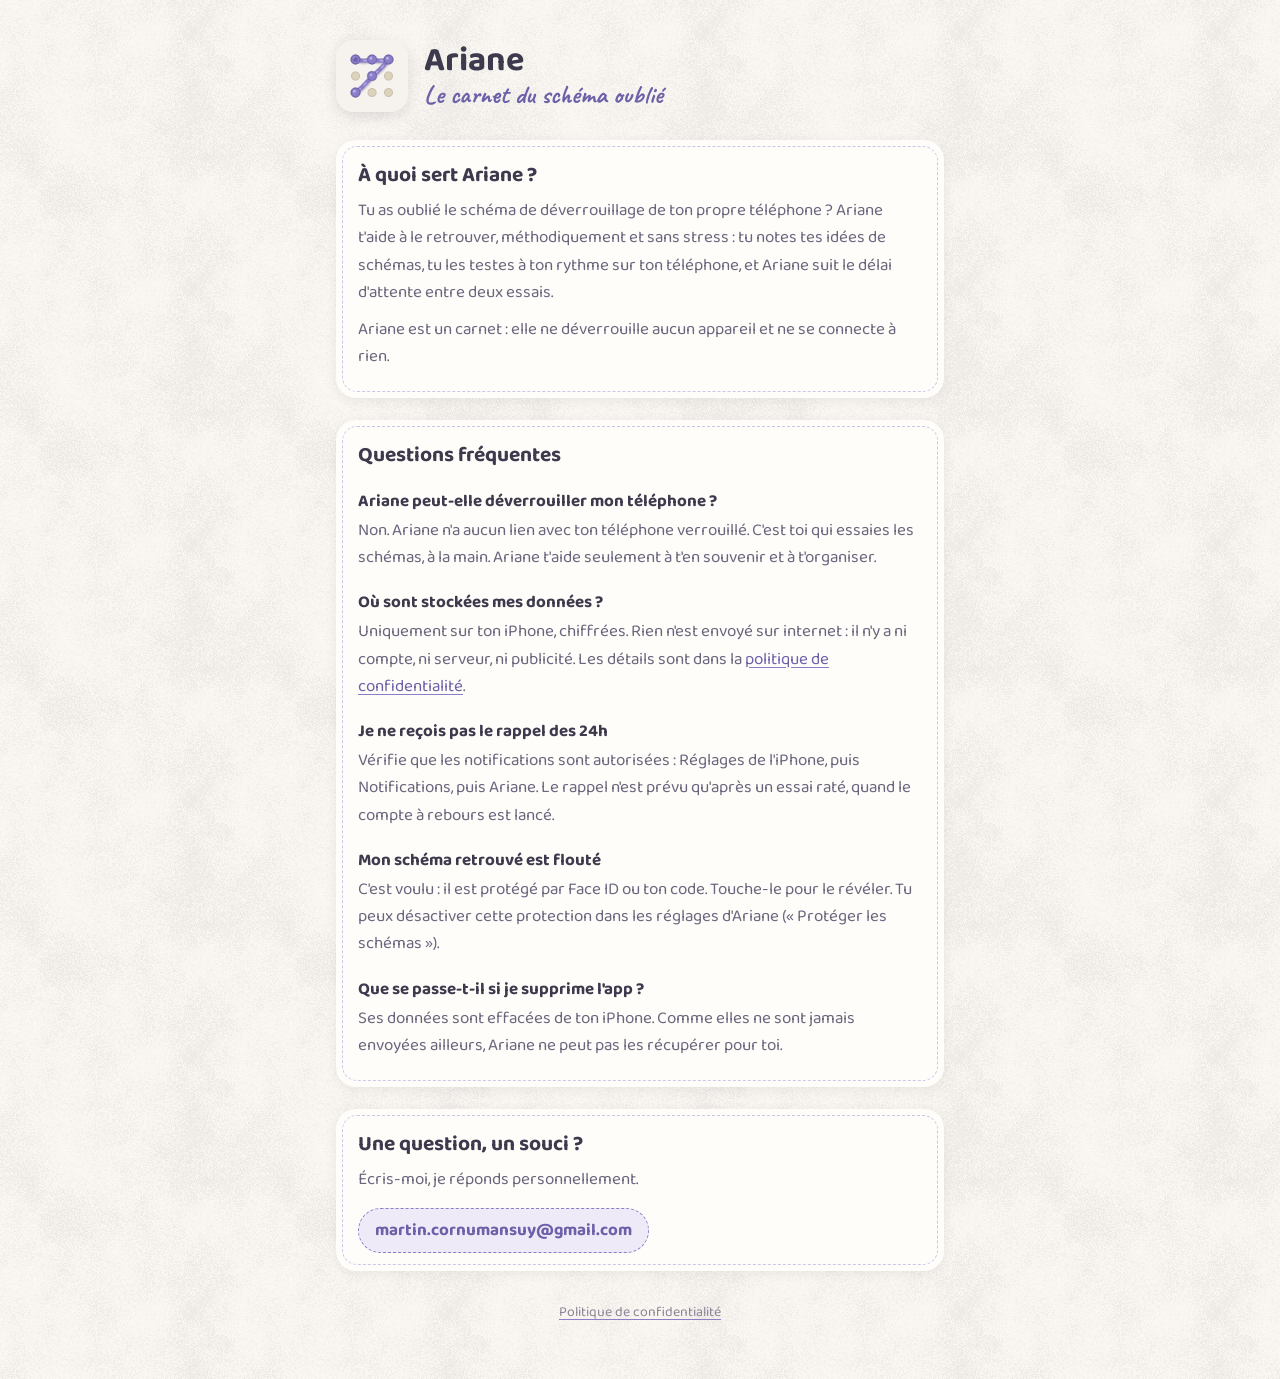
==== index.html @ e5b11f1f "Add files via upload" ====
<!doctype html>
<html lang="fr">
  <head>
    <meta charset="utf-8" />
    <meta name="viewport" content="width=device-width, initial-scale=1" />
    <title>Ariane, aide et contact</title>
    <meta
      name="description"
      content="Ariane, le carnet du schéma oublié : aide, questions fréquentes et contact."
    />
    <link rel="icon" href="img/icon.png" />
    <link rel="stylesheet" href="style.css" />
  </head>
  <body>
    <main>
      <header>
        <img src="img/icon.png" alt="" />
        <div>
          <h1>Ariane</h1>
          <p class="tagline">Le carnet du schéma oublié</p>
        </div>
      </header>

      <section class="card">
        <h2>À quoi sert Ariane ?</h2>
        <p>
          Tu as oublié le schéma de déverrouillage de ton propre téléphone ? Ariane t'aide
          à le retrouver, méthodiquement et sans stress : tu notes tes idées de schémas, tu
          les testes à ton rythme sur ton téléphone, et Ariane suit le délai d'attente
          entre deux essais.
        </p>
        <p>
          Ariane est un carnet : elle ne déverrouille aucun appareil et ne se connecte à
          rien.
        </p>
      </section>

      <section class="card">
        <h2>Questions fréquentes</h2>

        <h3>Ariane peut-elle déverrouiller mon téléphone ?</h3>
        <p>
          Non. Ariane n'a aucun lien avec ton téléphone verrouillé. C'est toi qui essaies
          les schémas, à la main. Ariane t'aide seulement à t'en souvenir et à t'organiser.
        </p>

        <h3>Où sont stockées mes données ?</h3>
        <p>
          Uniquement sur ton iPhone, chiffrées. Rien n'est envoyé sur internet : il n'y a
          ni compte, ni serveur, ni publicité. Les détails sont dans la
          <a href="confidentialite.html">politique de confidentialité</a>.
        </p>

        <h3>Je ne reçois pas le rappel des 24h</h3>
        <p>
          Vérifie que les notifications sont autorisées : Réglages de l'iPhone, puis
          Notifications, puis Ariane. Le rappel n'est prévu qu'après un essai raté, quand
          le compte à rebours est lancé.
        </p>

        <h3>Mon schéma retrouvé est flouté</h3>
        <p>
          C'est voulu : il est protégé par Face ID ou ton code. Touche-le pour le révéler.
          Tu peux désactiver cette protection dans les réglages d'Ariane (« Protéger les
          schémas »).
        </p>

        <h3>Que se passe-t-il si je supprime l'app ?</h3>
        <p>
          Ses données sont effacées de ton iPhone. Comme elles ne sont jamais envoyées
          ailleurs, Ariane ne peut pas les récupérer pour toi.
        </p>
      </section>

      <section class="card">
        <h2>Une question, un souci ?</h2>
        <p>Écris-moi, je réponds personnellement.</p>
        <a class="contact" href="mailto:martin.cornumansuy@gmail.com">martin.cornumansuy@gmail.com</a>
      </section>

      <footer>
        <a href="confidentialite.html">Politique de confidentialité</a>
      </footer>
    </main>
  </body>
</html>
---- style.css ----
@font-face {
  font-family: 'Baloo 2';
  src: url('fonts/Baloo2_400Regular.ttf') format('truetype');
  font-weight: 400;
  font-display: swap;
}
@font-face {
  font-family: 'Baloo 2';
  src: url('fonts/Baloo2_700Bold.ttf') format('truetype');
  font-weight: 700;
  font-display: swap;
}
@font-face {
  font-family: 'Caveat';
  src: url('fonts/Caveat_700Bold.ttf') format('truetype');
  font-weight: 700;
  font-display: swap;
}

:root {
  color-scheme: light;
  --paper: #faf7f2;
  --ink: #3e3a4e;
  --body: #6b667e;
  --muted: #8a8497;
  --violet: #8b7ec8;
  --violet-text: #6c60a8;
  --lavender: #efeaf8;
  --seam: #cfc4ea;
  --card: #fffdf9;
  --apricot: #f2b98a;
}

* {
  box-sizing: border-box;
}

body {
  margin: 0;
  background: var(--paper) url('img/paper.png') repeat;
  background-size: 256px 256px;
  color: var(--body);
  font-family: 'Baloo 2', system-ui, -apple-system, sans-serif;
  font-size: 17px;
  line-height: 1.6;
}

main {
  max-width: 640px;
  margin: 0 auto;
  padding: 40px 16px 56px;
}

header {
  display: flex;
  align-items: center;
  gap: 16px;
  margin-bottom: 28px;
}

header img {
  width: 72px;
  height: 72px;
  border-radius: 18px;
  box-shadow: 0 4px 14px rgba(62, 58, 78, 0.14);
}

h1 {
  margin: 0;
  color: var(--ink);
  font-size: 34px;
  line-height: 1.1;
}

.tagline {
  margin: 2px 0 0;
  color: var(--violet-text);
  font-family: 'Caveat', cursive;
  font-size: 26px;
  line-height: 1.1;
}

/* A card of warm stock with a dashed seam stitched just inside its edge. */
.card {
  position: relative;
  margin: 0 0 22px;
  padding: 22px 22px 18px;
  background: var(--card);
  border-radius: 20px;
  box-shadow: 0 3px 12px rgba(62, 58, 78, 0.08);
}

.card::before {
  content: '';
  position: absolute;
  inset: 6px;
  border: 1.5px dashed var(--seam);
  border-radius: 15px;
  pointer-events: none;
}

h2 {
  margin: 0 0 8px;
  color: var(--ink);
  font-size: 21px;
  line-height: 1.3;
}

h3 {
  margin: 18px 0 2px;
  color: var(--ink);
  font-size: 17px;
}

p,
ul {
  margin: 0 0 10px;
}

ul {
  padding-left: 20px;
}

a {
  color: var(--violet-text);
  text-decoration-color: var(--violet);
  text-underline-offset: 3px;
}

.contact {
  display: inline-block;
  margin-top: 4px;
  padding: 8px 16px;
  background: var(--lavender);
  border: 1.5px dashed var(--violet);
  border-radius: 999px;
  color: var(--violet-text);
  font-weight: 700;
  text-decoration: none;
  overflow-wrap: anywhere;
}

footer {
  margin-top: 30px;
  color: var(--muted);
  font-size: 14px;
  text-align: center;
}

footer a {
  color: var(--muted);
}
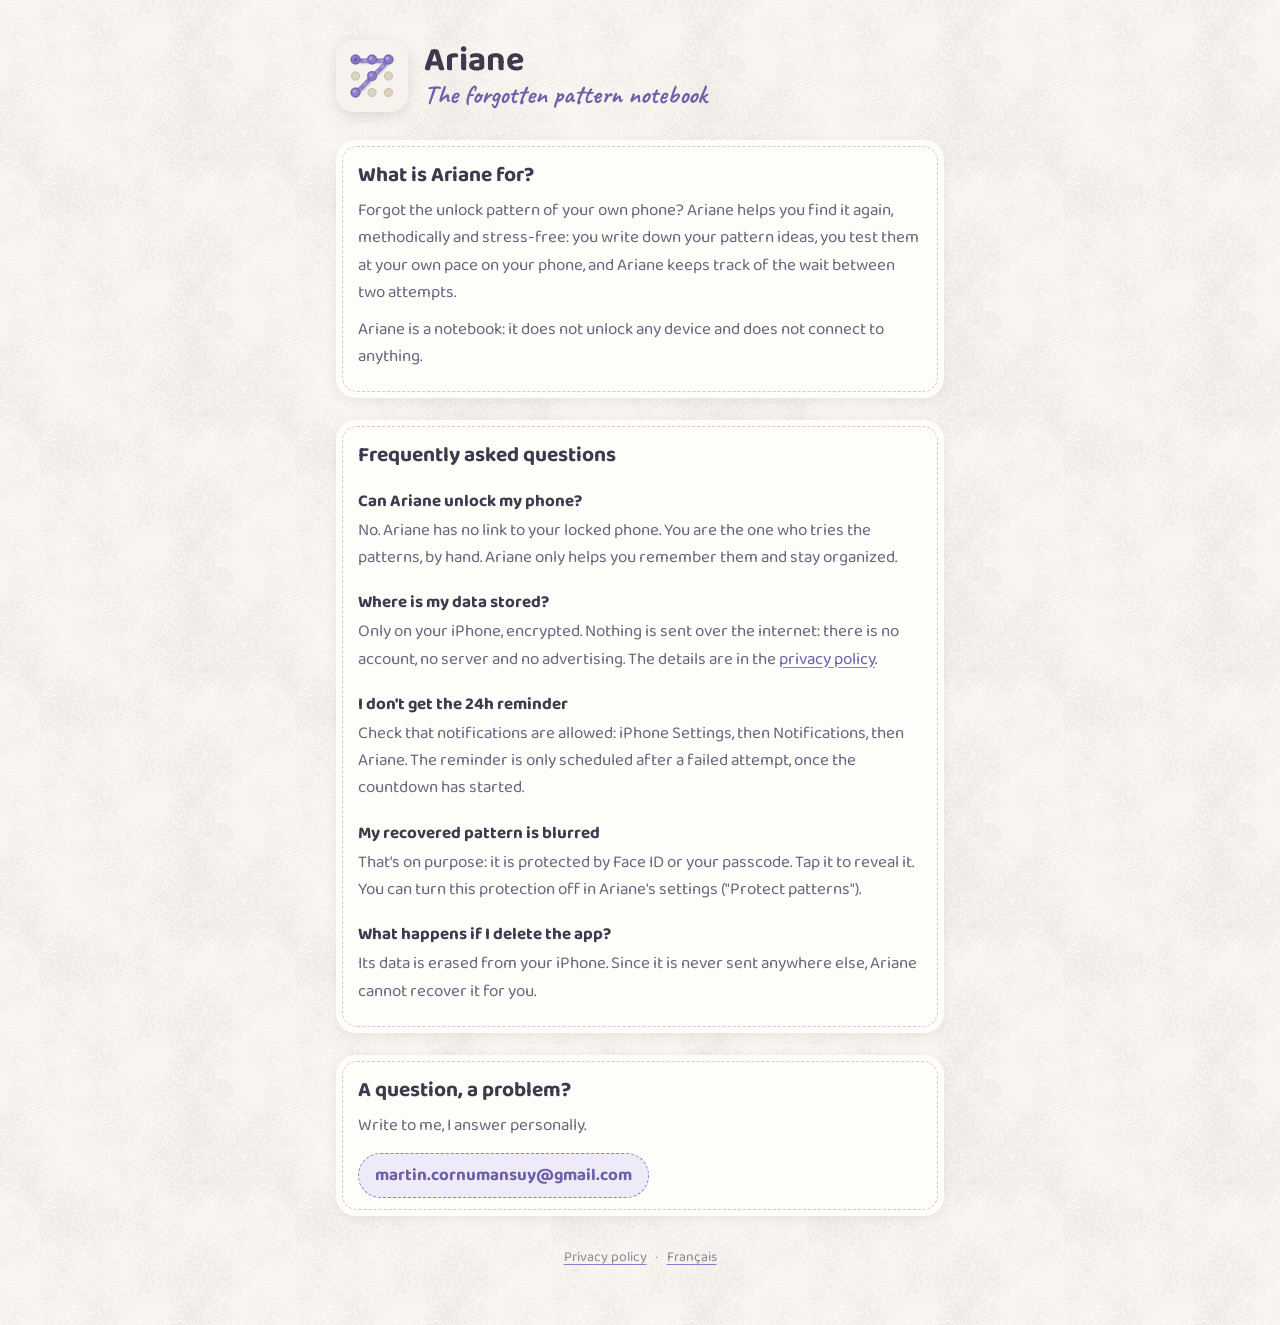
==== commit 1891eedb: "Added English language" ====
--- a/index.html
+++ b/index.html
@@ -1,86 +1,175 @@
 <!doctype html>
-<html lang="fr">
+<html lang="en">
   <head>
     <meta charset="utf-8" />
     <meta name="viewport" content="width=device-width, initial-scale=1" />
-    <title>Ariane, aide et contact</title>
+    <title>Ariane, help and contact</title>
     <meta
       name="description"
-      content="Ariane, le carnet du schéma oublié : aide, questions fréquentes et contact."
+      content="Ariane, the forgotten pattern notebook: help, frequently asked questions and contact."
     />
     <link rel="icon" href="img/icon.png" />
     <link rel="stylesheet" href="style.css" />
+    <script>
+      // Same rule as the app: French when the browser's first language is
+      // French, English otherwise. ?lang=fr|en (the app's links, the footer
+      // switch) wins.
+      (function () {
+        var asked = new URLSearchParams(location.search).get('lang');
+        var first = (navigator.languages && navigator.languages[0]) || navigator.language || '';
+        var lang = asked === 'fr' || asked === 'en' ? asked : /^fr\b/i.test(first) ? 'fr' : 'en';
+        document.documentElement.lang = lang;
+        if (lang === 'fr') document.title = 'Ariane, aide et contact';
+      })();
+    </script>
   </head>
   <body>
     <main>
-      <header>
-        <img src="img/icon.png" alt="" />
-        <div>
-          <h1>Ariane</h1>
-          <p class="tagline">Le carnet du schéma oublié</p>
-        </div>
-      </header>
+      <div lang="en">
+        <header>
+          <img src="img/icon.png" alt="" />
+          <div>
+            <h1>Ariane</h1>
+            <p class="tagline">The forgotten pattern notebook</p>
+          </div>
+        </header>
 
-      <section class="card">
-        <h2>À quoi sert Ariane ?</h2>
-        <p>
-          Tu as oublié le schéma de déverrouillage de ton propre téléphone ? Ariane t'aide
-          à le retrouver, méthodiquement et sans stress : tu notes tes idées de schémas, tu
-          les testes à ton rythme sur ton téléphone, et Ariane suit le délai d'attente
-          entre deux essais.
-        </p>
-        <p>
-          Ariane est un carnet : elle ne déverrouille aucun appareil et ne se connecte à
-          rien.
-        </p>
-      </section>
+        <section class="card">
+          <h2>What is Ariane for?</h2>
+          <p>
+            Forgot the unlock pattern of your own phone? Ariane helps you find it again,
+            methodically and stress-free: you write down your pattern ideas, you test them
+            at your own pace on your phone, and Ariane keeps track of the wait between two
+            attempts.
+          </p>
+          <p>
+            Ariane is a notebook: it does not unlock any device and does not connect to
+            anything.
+          </p>
+        </section>
 
-      <section class="card">
-        <h2>Questions fréquentes</h2>
+        <section class="card">
+          <h2>Frequently asked questions</h2>
 
-        <h3>Ariane peut-elle déverrouiller mon téléphone ?</h3>
-        <p>
-          Non. Ariane n'a aucun lien avec ton téléphone verrouillé. C'est toi qui essaies
-          les schémas, à la main. Ariane t'aide seulement à t'en souvenir et à t'organiser.
-        </p>
+          <h3>Can Ariane unlock my phone?</h3>
+          <p>
+            No. Ariane has no link to your locked phone. You are the one who tries the
+            patterns, by hand. Ariane only helps you remember them and stay organized.
+          </p>
 
-        <h3>Où sont stockées mes données ?</h3>
-        <p>
-          Uniquement sur ton iPhone, chiffrées. Rien n'est envoyé sur internet : il n'y a
-          ni compte, ni serveur, ni publicité. Les détails sont dans la
-          <a href="confidentialite.html">politique de confidentialité</a>.
-        </p>
+          <h3>Where is my data stored?</h3>
+          <p>
+            Only on your iPhone, encrypted. Nothing is sent over the internet: there is no
+            account, no server and no advertising. The details are in the
+            <a href="confidentialite.html?lang=en">privacy policy</a>.
+          </p>
 
-        <h3>Je ne reçois pas le rappel des 24h</h3>
-        <p>
-          Vérifie que les notifications sont autorisées : Réglages de l'iPhone, puis
-          Notifications, puis Ariane. Le rappel n'est prévu qu'après un essai raté, quand
-          le compte à rebours est lancé.
-        </p>
+          <h3>I don't get the 24h reminder</h3>
+          <p>
+            Check that notifications are allowed: iPhone Settings, then Notifications, then
+            Ariane. The reminder is only scheduled after a failed attempt, once the countdown
+            has started.
+          </p>
 
-        <h3>Mon schéma retrouvé est flouté</h3>
-        <p>
-          C'est voulu : il est protégé par Face ID ou ton code. Touche-le pour le révéler.
-          Tu peux désactiver cette protection dans les réglages d'Ariane (« Protéger les
-          schémas »).
-        </p>
+          <h3>My recovered pattern is blurred</h3>
+          <p>
+            That's on purpose: it is protected by Face ID or your passcode. Tap it to reveal
+            it. You can turn this protection off in Ariane's settings ("Protect
+            patterns").
+          </p>
 
-        <h3>Que se passe-t-il si je supprime l'app ?</h3>
-        <p>
-          Ses données sont effacées de ton iPhone. Comme elles ne sont jamais envoyées
-          ailleurs, Ariane ne peut pas les récupérer pour toi.
-        </p>
-      </section>
+          <h3>What happens if I delete the app?</h3>
+          <p>
+            Its data is erased from your iPhone. Since it is never sent anywhere else, Ariane
+            cannot recover it for you.
+          </p>
+        </section>
 
-      <section class="card">
-        <h2>Une question, un souci ?</h2>
-        <p>Écris-moi, je réponds personnellement.</p>
-        <a class="contact" href="mailto:martin.cornumansuy@gmail.com">martin.cornumansuy@gmail.com</a>
-      </section>
+        <section class="card">
+          <h2>A question, a problem?</h2>
+          <p>Write to me, I answer personally.</p>
+          <a class="contact" href="mailto:martin.cornumansuy@gmail.com">martin.cornumansuy@gmail.com</a>
+        </section>
 
-      <footer>
-        <a href="confidentialite.html">Politique de confidentialité</a>
-      </footer>
+        <footer>
+          <a href="confidentialite.html?lang=en">Privacy policy</a>
+          <span aria-hidden="true">·</span>
+          <a href="?lang=fr" hreflang="fr" lang="fr">Français</a>
+        </footer>
+      </div>
+
+      <div lang="fr">
+        <header>
+          <img src="img/icon.png" alt="" />
+          <div>
+            <h1>Ariane</h1>
+            <p class="tagline">Le carnet du schéma oublié</p>
+          </div>
+        </header>
+
+        <section class="card">
+          <h2>À quoi sert Ariane ?</h2>
+          <p>
+            Tu as oublié le schéma de déverrouillage de ton propre téléphone ? Ariane t'aide
+            à le retrouver, méthodiquement et sans stress : tu notes tes idées de schémas, tu
+            les testes à ton rythme sur ton téléphone, et Ariane suit le délai d'attente
+            entre deux essais.
+          </p>
+          <p>
+            Ariane est un carnet : elle ne déverrouille aucun appareil et ne se connecte à
+            rien.
+          </p>
+        </section>
+
+        <section class="card">
+          <h2>Questions fréquentes</h2>
+
+          <h3>Ariane peut-elle déverrouiller mon téléphone ?</h3>
+          <p>
+            Non. Ariane n'a aucun lien avec ton téléphone verrouillé. C'est toi qui essaies
+            les schémas, à la main. Ariane t'aide seulement à t'en souvenir et à t'organiser.
+          </p>
+
+          <h3>Où sont stockées mes données ?</h3>
+          <p>
+            Uniquement sur ton iPhone, chiffrées. Rien n'est envoyé sur internet : il n'y a
+            ni compte, ni serveur, ni publicité. Les détails sont dans la
+            <a href="confidentialite.html?lang=fr">politique de confidentialité</a>.
+          </p>
+
+          <h3>Je ne reçois pas le rappel des 24h</h3>
+          <p>
+            Vérifie que les notifications sont autorisées : Réglages de l'iPhone, puis
+            Notifications, puis Ariane. Le rappel n'est prévu qu'après un essai raté, quand
+            le compte à rebours est lancé.
+          </p>
+
+          <h3>Mon schéma retrouvé est flouté</h3>
+          <p>
+            C'est voulu : il est protégé par Face ID ou ton code. Touche-le pour le révéler.
+            Tu peux désactiver cette protection dans les réglages d'Ariane (« Protéger les
+            schémas »).
+          </p>
+
+          <h3>Que se passe-t-il si je supprime l'app ?</h3>
+          <p>
+            Ses données sont effacées de ton iPhone. Comme elles ne sont jamais envoyées
+            ailleurs, Ariane ne peut pas les récupérer pour toi.
+          </p>
+        </section>
+
+        <section class="card">
+          <h2>Une question, un souci ?</h2>
+          <p>Écris-moi, je réponds personnellement.</p>
+          <a class="contact" href="mailto:martin.cornumansuy@gmail.com">martin.cornumansuy@gmail.com</a>
+        </section>
+
+        <footer>
+          <a href="confidentialite.html?lang=fr">Politique de confidentialité</a>
+          <span aria-hidden="true">·</span>
+          <a href="?lang=en" hreflang="en" lang="en">English</a>
+        </footer>
+      </div>
     </main>
   </body>
 </html>
--- a/style.css
+++ b/style.css
@@ -1,152 +1,163 @@
-@font-face {
-  font-family: 'Baloo 2';
-  src: url('fonts/Baloo2_400Regular.ttf') format('truetype');
-  font-weight: 400;
-  font-display: swap;
-}
-@font-face {
-  font-family: 'Baloo 2';
-  src: url('fonts/Baloo2_700Bold.ttf') format('truetype');
-  font-weight: 700;
-  font-display: swap;
-}
-@font-face {
-  font-family: 'Caveat';
-  src: url('fonts/Caveat_700Bold.ttf') format('truetype');
-  font-weight: 700;
-  font-display: swap;
-}
-
-:root {
-  color-scheme: light;
-  --paper: #faf7f2;
-  --ink: #3e3a4e;
-  --body: #6b667e;
-  --muted: #8a8497;
-  --violet: #8b7ec8;
-  --violet-text: #6c60a8;
-  --lavender: #efeaf8;
-  --seam: #cfc4ea;
-  --card: #fffdf9;
-  --apricot: #f2b98a;
-}
-
-* {
-  box-sizing: border-box;
-}
-
-body {
-  margin: 0;
-  background: var(--paper) url('img/paper.png') repeat;
-  background-size: 256px 256px;
-  color: var(--body);
-  font-family: 'Baloo 2', system-ui, -apple-system, sans-serif;
-  font-size: 17px;
-  line-height: 1.6;
-}
-
-main {
-  max-width: 640px;
-  margin: 0 auto;
-  padding: 40px 16px 56px;
-}
-
-header {
-  display: flex;
-  align-items: center;
-  gap: 16px;
-  margin-bottom: 28px;
-}
-
-header img {
-  width: 72px;
-  height: 72px;
-  border-radius: 18px;
-  box-shadow: 0 4px 14px rgba(62, 58, 78, 0.14);
-}
-
-h1 {
-  margin: 0;
-  color: var(--ink);
-  font-size: 34px;
-  line-height: 1.1;
-}
-
-.tagline {
-  margin: 2px 0 0;
-  color: var(--violet-text);
-  font-family: 'Caveat', cursive;
-  font-size: 26px;
-  line-height: 1.1;
-}
-
-/* A card of warm stock with a dashed seam stitched just inside its edge. */
-.card {
-  position: relative;
-  margin: 0 0 22px;
-  padding: 22px 22px 18px;
-  background: var(--card);
-  border-radius: 20px;
-  box-shadow: 0 3px 12px rgba(62, 58, 78, 0.08);
-}
-
-.card::before {
-  content: '';
-  position: absolute;
-  inset: 6px;
-  border: 1.5px dashed var(--seam);
-  border-radius: 15px;
-  pointer-events: none;
-}
-
-h2 {
-  margin: 0 0 8px;
-  color: var(--ink);
-  font-size: 21px;
-  line-height: 1.3;
-}
-
-h3 {
-  margin: 18px 0 2px;
-  color: var(--ink);
-  font-size: 17px;
-}
-
-p,
-ul {
-  margin: 0 0 10px;
-}
-
-ul {
-  padding-left: 20px;
-}
-
-a {
-  color: var(--violet-text);
-  text-decoration-color: var(--violet);
-  text-underline-offset: 3px;
-}
-
-.contact {
-  display: inline-block;
-  margin-top: 4px;
-  padding: 8px 16px;
-  background: var(--lavender);
-  border: 1.5px dashed var(--violet);
-  border-radius: 999px;
-  color: var(--violet-text);
-  font-weight: 700;
-  text-decoration: none;
-  overflow-wrap: anywhere;
-}
-
-footer {
-  margin-top: 30px;
-  color: var(--muted);
-  font-size: 14px;
-  text-align: center;
-}
-
-footer a {
-  color: var(--muted);
-}
+@font-face {
+  font-family: 'Baloo 2';
+  src: url('fonts/Baloo2_400Regular.ttf') format('truetype');
+  font-weight: 400;
+  font-display: swap;
+}
+@font-face {
+  font-family: 'Baloo 2';
+  src: url('fonts/Baloo2_700Bold.ttf') format('truetype');
+  font-weight: 700;
+  font-display: swap;
+}
+@font-face {
+  font-family: 'Caveat';
+  src: url('fonts/Caveat_700Bold.ttf') format('truetype');
+  font-weight: 700;
+  font-display: swap;
+}
+
+:root {
+  color-scheme: light;
+  --paper: #faf7f2;
+  --ink: #3e3a4e;
+  --body: #6b667e;
+  --muted: #8a8497;
+  --violet: #8b7ec8;
+  --violet-text: #6c60a8;
+  --lavender: #efeaf8;
+  --seam: #cfc4ea;
+  --card: #fffdf9;
+  --apricot: #f2b98a;
+}
+
+* {
+  box-sizing: border-box;
+}
+
+body {
+  margin: 0;
+  background: var(--paper) url('img/paper.png') repeat;
+  background-size: 256px 256px;
+  color: var(--body);
+  font-family: 'Baloo 2', system-ui, -apple-system, sans-serif;
+  font-size: 17px;
+  line-height: 1.6;
+}
+
+main {
+  max-width: 640px;
+  margin: 0 auto;
+  padding: 40px 16px 56px;
+}
+
+header {
+  display: flex;
+  align-items: center;
+  gap: 16px;
+  margin-bottom: 28px;
+}
+
+header img {
+  width: 72px;
+  height: 72px;
+  border-radius: 18px;
+  box-shadow: 0 4px 14px rgba(62, 58, 78, 0.14);
+}
+
+h1 {
+  margin: 0;
+  color: var(--ink);
+  font-size: 34px;
+  line-height: 1.1;
+}
+
+.tagline {
+  margin: 2px 0 0;
+  color: var(--violet-text);
+  font-family: 'Caveat', cursive;
+  font-size: 26px;
+  line-height: 1.1;
+}
+
+/* A card of warm stock with a dashed seam stitched just inside its edge. */
+.card {
+  position: relative;
+  margin: 0 0 22px;
+  padding: 22px 22px 18px;
+  background: var(--card);
+  border-radius: 20px;
+  box-shadow: 0 3px 12px rgba(62, 58, 78, 0.08);
+}
+
+.card::before {
+  content: '';
+  position: absolute;
+  inset: 6px;
+  border: 1.5px dashed var(--seam);
+  border-radius: 15px;
+  pointer-events: none;
+}
+
+h2 {
+  margin: 0 0 8px;
+  color: var(--ink);
+  font-size: 21px;
+  line-height: 1.3;
+}
+
+h3 {
+  margin: 18px 0 2px;
+  color: var(--ink);
+  font-size: 17px;
+}
+
+p,
+ul {
+  margin: 0 0 10px;
+}
+
+ul {
+  padding-left: 20px;
+}
+
+a {
+  color: var(--violet-text);
+  text-decoration-color: var(--violet);
+  text-underline-offset: 3px;
+}
+
+.contact {
+  display: inline-block;
+  margin-top: 4px;
+  padding: 8px 16px;
+  background: var(--lavender);
+  border: 1.5px dashed var(--violet);
+  border-radius: 999px;
+  color: var(--violet-text);
+  font-weight: 700;
+  text-decoration: none;
+  overflow-wrap: anywhere;
+}
+
+footer {
+  margin-top: 30px;
+  color: var(--muted);
+  font-size: 14px;
+  text-align: center;
+}
+
+footer a {
+  color: var(--muted);
+}
+
+footer span {
+  margin: 0 6px;
+}
+
+/* Each page carries both languages; the <head> script picks one by setting
+   <html lang>. Without the script, the English stays. */
+html:not([lang='fr']) div[lang='fr'],
+html[lang='fr'] div[lang='en'] {
+  display: none;
+}
